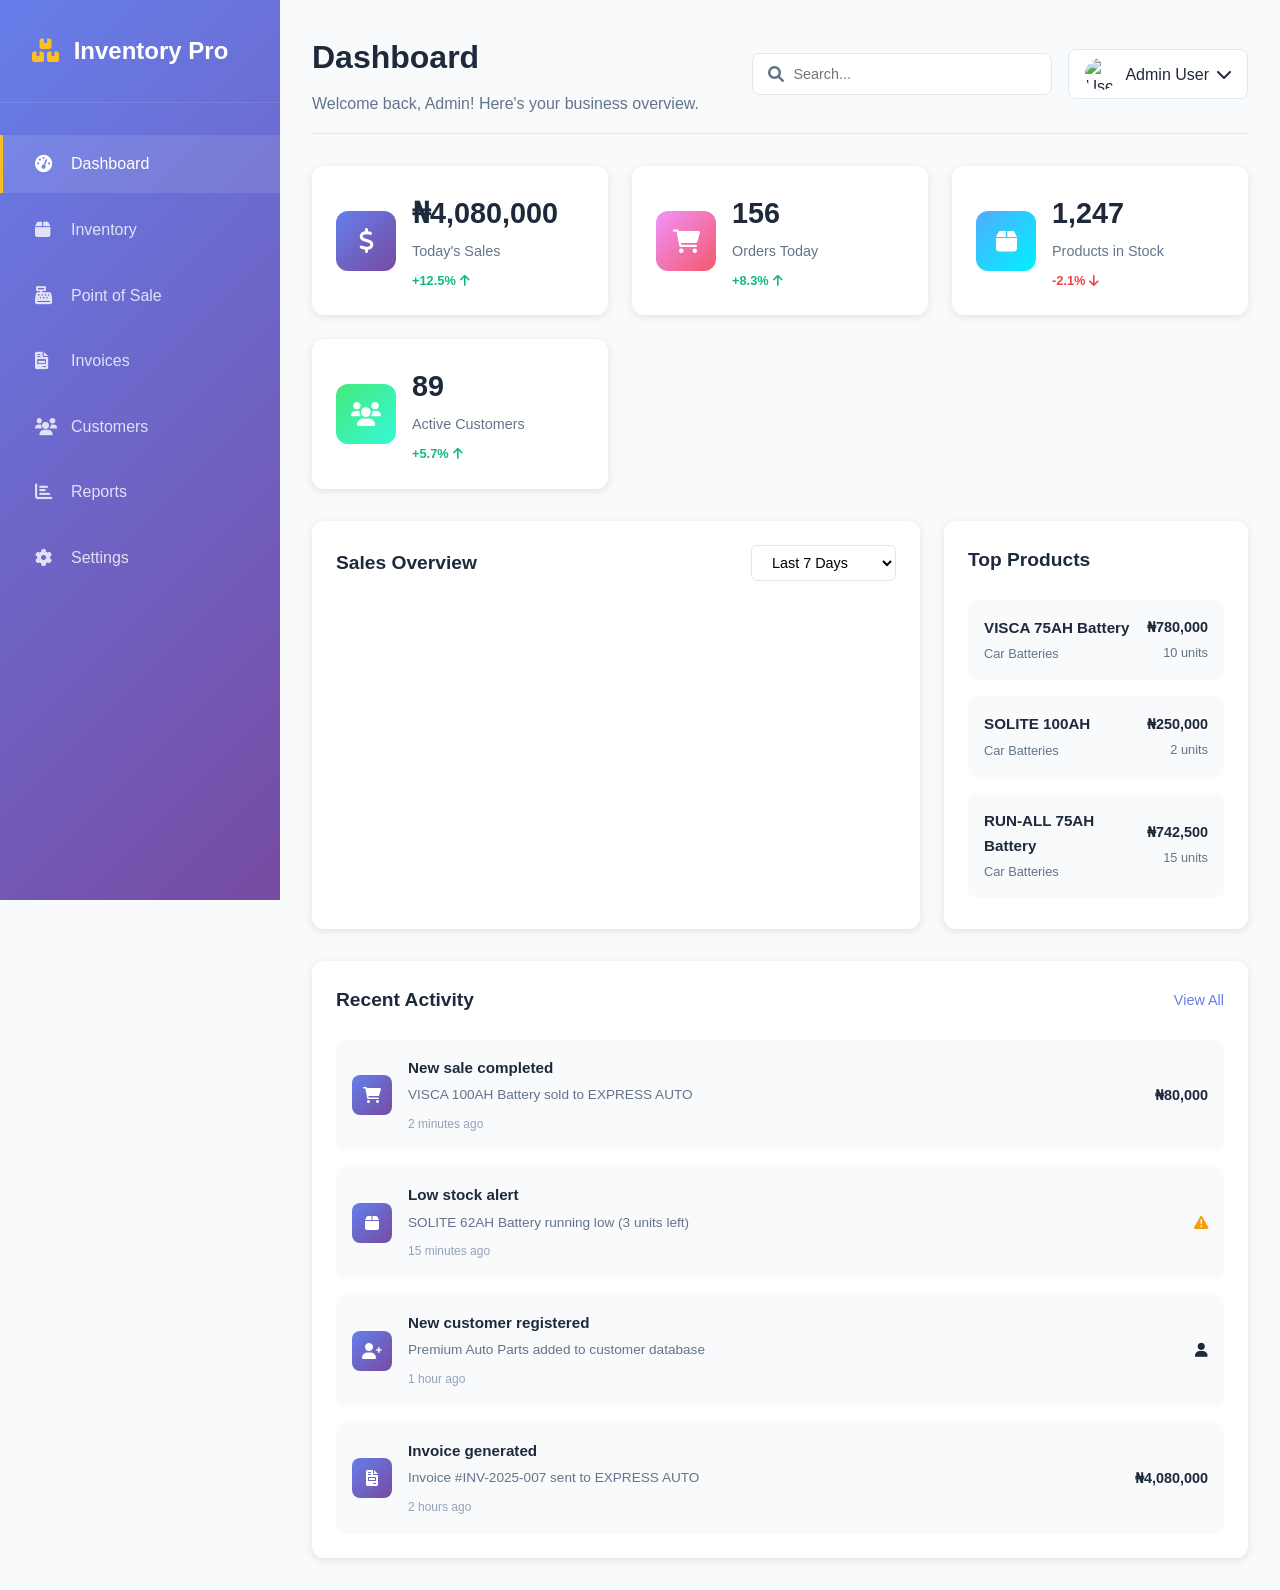
==== index.html @ dca31f03 "Initial Inventory Pro commit" ====
<!DOCTYPE html>
<html lang="en">
<head>
    <meta charset="UTF-8">
    <meta name="viewport" content="width=device-width, initial-scale=1.0">
    <title>Inventory Management System - Dashboard</title>
    <link rel="stylesheet" href="styles.css">
    <link href="https://cdnjs.cloudflare.com/ajax/libs/font-awesome/6.0.0/css/all.min.css" rel="stylesheet">
</head>
<body>
    <div class="container">
        <!-- Sidebar -->
        <nav class="sidebar">
            <div class="sidebar-header">
                <h2><i class="fas fa-boxes"></i> Inventory Pro</h2>
            </div>
            <ul class="nav-menu">
                <li class="nav-item active">
                    <a href="index.html" class="nav-link">
                        <i class="fas fa-tachometer-alt"></i>
                        <span>Dashboard</span>
                    </a>
                </li>
                <li class="nav-item">
                    <a href="inventory.html" class="nav-link">
                        <i class="fas fa-box"></i>
                        <span>Inventory</span>
                    </a>
                </li>
                <li class="nav-item">
                    <a href="pos.html" class="nav-link">
                        <i class="fas fa-cash-register"></i>
                        <span>Point of Sale</span>
                    </a>
                </li>
                <li class="nav-item">
                    <a href="invoices.html" class="nav-link">
                        <i class="fas fa-file-invoice"></i>
                        <span>Invoices</span>
                    </a>
                </li>
                <li class="nav-item">
                    <a href="customers.html" class="nav-link">
                        <i class="fas fa-users"></i>
                        <span>Customers</span>
                    </a>
                </li>
                <li class="nav-item">
                    <a href="reports.html" class="nav-link">
                        <i class="fas fa-chart-bar"></i>
                        <span>Reports</span>
                    </a>
                </li>
                <li class="nav-item">
                    <a href="settings.html" class="nav-link">
                        <i class="fas fa-cog"></i>
                        <span>Settings</span>
                    </a>
                </li>
            </ul>
        </nav>

        <!-- Main Content -->
        <main class="main-content">
            <!-- Header -->
            <header class="header">
                <div class="header-left">
                    <h1>Dashboard</h1>
                    <p>Welcome back, Admin! Here's your business overview.</p>
                </div>
                <div class="header-right">
                    <div class="search-bar">
                        <i class="fas fa-search"></i>
                        <input type="text" placeholder="Search...">
                    </div>
                    <div class="user-menu">
                        <img src="https://via.placeholder.com/40" alt="User" class="user-avatar">
                        <span>Admin User</span>
                        <i class="fas fa-chevron-down"></i>
                    </div>
                </div>
            </header>

            <!-- Stats Cards -->
            <div class="stats-grid">
                <div class="stat-card">
                    <div class="stat-icon" style="background: linear-gradient(135deg, #667eea 0%, #764ba2 100%);">
                        <i class="fas fa-dollar-sign"></i>
                    </div>
                    <div class="stat-content">
                        <h3>₦4,080,000</h3>
                        <p>Today's Sales</p>
                        <span class="stat-change positive">+12.5% <i class="fas fa-arrow-up"></i></span>
                    </div>
                </div>

                <div class="stat-card">
                    <div class="stat-icon" style="background: linear-gradient(135deg, #f093fb 0%, #f5576c 100%);">
                        <i class="fas fa-shopping-cart"></i>
                    </div>
                    <div class="stat-content">
                        <h3>156</h3>
                        <p>Orders Today</p>
                        <span class="stat-change positive">+8.3% <i class="fas fa-arrow-up"></i></span>
                    </div>
                </div>

                <div class="stat-card">
                    <div class="stat-icon" style="background: linear-gradient(135deg, #4facfe 0%, #00f2fe 100%);">
                        <i class="fas fa-box"></i>
                    </div>
                    <div class="stat-content">
                        <h3>1,247</h3>
                        <p>Products in Stock</p>
                        <span class="stat-change negative">-2.1% <i class="fas fa-arrow-down"></i></span>
                    </div>
                </div>

                <div class="stat-card">
                    <div class="stat-icon" style="background: linear-gradient(135deg, #43e97b 0%, #38f9d7 100%);">
                        <i class="fas fa-users"></i>
                    </div>
                    <div class="stat-content">
                        <h3>89</h3>
                        <p>Active Customers</p>
                        <span class="stat-change positive">+5.7% <i class="fas fa-arrow-up"></i></span>
                    </div>
                </div>
            </div>

            <!-- Charts Section -->
            <div class="charts-section">
                <div class="chart-card">
                    <div class="chart-header">
                        <h3>Sales Overview</h3>
                        <div class="chart-actions">
                            <select class="chart-period">
                                <option>Last 7 Days</option>
                                <option>Last 30 Days</option>
                                <option>Last 3 Months</option>
                            </select>
                        </div>
                    </div>
                    <div class="chart-container">
                        <canvas id="salesChart" width="400" height="200"></canvas>
                    </div>
                </div>

                <div class="chart-card">
                    <div class="chart-header">
                        <h3>Top Products</h3>
                    </div>
                    <div class="top-products">
                        <div class="product-item">
                            <div class="product-info">
                                <h4>VISCA 75AH Battery</h4>
                                <p>Car Batteries</p>
                            </div>
                            <div class="product-stats">
                                <span class="product-sales">₦780,000</span>
                                <span class="product-units">10 units</span>
                            </div>
                        </div>
                        <div class="product-item">
                            <div class="product-info">
                                <h4>SOLITE 100AH</h4>
                                <p>Car Batteries</p>
                            </div>
                            <div class="product-stats">
                                <span class="product-sales">₦250,000</span>
                                <span class="product-units">2 units</span>
                            </div>
                        </div>
                        <div class="product-item">
                            <div class="product-info">
                                <h4>RUN-ALL 75AH Battery</h4>
                                <p>Car Batteries</p>
                            </div>
                            <div class="product-stats">
                                <span class="product-sales">₦742,500</span>
                                <span class="product-units">15 units</span>
                            </div>
                        </div>
                    </div>
                </div>
            </div>

            <!-- Recent Activity -->
            <div class="recent-activity">
                <div class="activity-header">
                    <h3>Recent Activity</h3>
                    <a href="#" class="view-all">View All</a>
                </div>
                <div class="activity-list">
                    <div class="activity-item">
                        <div class="activity-icon">
                            <i class="fas fa-shopping-cart"></i>
                        </div>
                        <div class="activity-content">
                            <h4>New sale completed</h4>
                            <p>VISCA 100AH Battery sold to EXPRESS AUTO</p>
                            <span class="activity-time">2 minutes ago</span>
                        </div>
                        <div class="activity-amount">
                            ₦80,000
                        </div>
                    </div>

                    <div class="activity-item">
                        <div class="activity-icon">
                            <i class="fas fa-box"></i>
                        </div>
                        <div class="activity-content">
                            <h4>Low stock alert</h4>
                            <p>SOLITE 62AH Battery running low (3 units left)</p>
                            <span class="activity-time">15 minutes ago</span>
                        </div>
                        <div class="activity-amount warning">
                            <i class="fas fa-exclamation-triangle"></i>
                        </div>
                    </div>

                    <div class="activity-item">
                        <div class="activity-icon">
                            <i class="fas fa-user-plus"></i>
                        </div>
                        <div class="activity-content">
                            <h4>New customer registered</h4>
                            <p>Premium Auto Parts added to customer database</p>
                            <span class="activity-time">1 hour ago</span>
                        </div>
                        <div class="activity-amount">
                            <i class="fas fa-user"></i>
                        </div>
                    </div>

                    <div class="activity-item">
                        <div class="activity-icon">
                            <i class="fas fa-file-invoice"></i>
                        </div>
                        <div class="activity-content">
                            <h4>Invoice generated</h4>
                            <p>Invoice #INV-2025-007 sent to EXPRESS AUTO</p>
                            <span class="activity-time">2 hours ago</span>
                        </div>
                        <div class="activity-amount">
                            ₦4,080,000
                        </div>
                    </div>
                </div>
            </div>
        </main>
    </div>

    <script src="https://cdn.jsdelivr.net/npm/chart.js"></script>
    <script src="script.js"></script>
</body>
</html>
---- styles.css ----
/* Reset and Base Styles */
* {
    margin: 0;
    padding: 0;
    box-sizing: border-box;
}

body {
    font-family: 'Segoe UI', Tahoma, Geneva, Verdana, sans-serif;
    background: #f8fafc;
    color: #1e293b;
    line-height: 1.6;
}

.container {
    display: flex;
    min-height: 100vh;
}

/* Sidebar Styles */
.sidebar {
    width: 280px;
    background: linear-gradient(135deg, #667eea 0%, #764ba2 100%);
    color: white;
    padding: 2rem 0;
    position: fixed;
    height: 100vh;
    overflow-y: auto;
}

.sidebar-header {
    padding: 0 2rem 2rem;
    border-bottom: 1px solid rgba(255, 255, 255, 0.1);
}

.sidebar-header h2 {
    font-size: 1.5rem;
    font-weight: 600;
}

.sidebar-header i {
    margin-right: 0.5rem;
    color: #fbbf24;
}

.nav-menu {
    list-style: none;
    padding: 2rem 0;
}

.nav-item {
    margin-bottom: 0.5rem;
}

.nav-link {
    display: flex;
    align-items: center;
    padding: 1rem 2rem;
    color: rgba(255, 255, 255, 0.8);
    text-decoration: none;
    transition: all 0.3s ease;
    border-left: 3px solid transparent;
}

.nav-link:hover,
.nav-item.active .nav-link {
    background: rgba(255, 255, 255, 0.1);
    color: white;
    border-left-color: #fbbf24;
}

.nav-link i {
    width: 20px;
    margin-right: 1rem;
    font-size: 1.1rem;
}

/* Main Content */
.main-content {
    flex: 1;
    margin-left: 280px;
    padding: 2rem;
}

/* Header */
.header {
    display: flex;
    justify-content: space-between;
    align-items: center;
    margin-bottom: 2rem;
    padding-bottom: 1rem;
    border-bottom: 1px solid #e2e8f0;
}

.header-left h1 {
    font-size: 2rem;
    font-weight: 700;
    color: #1e293b;
    margin-bottom: 0.5rem;
}

.header-left p {
    color: #64748b;
    font-size: 1rem;
}

.header-right {
    display: flex;
    align-items: center;
    gap: 1rem;
}

.search-bar {
    position: relative;
    display: flex;
    align-items: center;
}

.search-bar input {
    padding: 0.75rem 1rem 0.75rem 2.5rem;
    border: 1px solid #e2e8f0;
    border-radius: 8px;
    background: white;
    width: 300px;
    font-size: 0.9rem;
}

.search-bar i {
    position: absolute;
    left: 1rem;
    color: #64748b;
}

.user-menu {
    display: flex;
    align-items: center;
    gap: 0.5rem;
    padding: 0.5rem 1rem;
    background: white;
    border: 1px solid #e2e8f0;
    border-radius: 8px;
    cursor: pointer;
    transition: all 0.3s ease;
}

.user-menu:hover {
    box-shadow: 0 4px 12px rgba(0, 0, 0, 0.1);
}

.user-avatar {
    width: 32px;
    height: 32px;
    border-radius: 50%;
}

/* Stats Grid */
.stats-grid {
    display: grid;
    grid-template-columns: repeat(auto-fit, minmax(280px, 1fr));
    gap: 1.5rem;
    margin-bottom: 2rem;
}

.stat-card {
    background: white;
    border-radius: 12px;
    padding: 1.5rem;
    box-shadow: 0 2px 8px rgba(0, 0, 0, 0.1);
    display: flex;
    align-items: center;
    gap: 1rem;
    transition: transform 0.3s ease, box-shadow 0.3s ease;
}

.stat-card:hover {
    transform: translateY(-2px);
    box-shadow: 0 8px 25px rgba(0, 0, 0, 0.15);
}

.stat-icon {
    width: 60px;
    height: 60px;
    border-radius: 12px;
    display: flex;
    align-items: center;
    justify-content: center;
    color: white;
    font-size: 1.5rem;
}

.stat-content h3 {
    font-size: 1.8rem;
    font-weight: 700;
    color: #1e293b;
    margin-bottom: 0.25rem;
}

.stat-content p {
    color: #64748b;
    font-size: 0.9rem;
    margin-bottom: 0.5rem;
}

.stat-change {
    font-size: 0.8rem;
    font-weight: 600;
    display: flex;
    align-items: center;
    gap: 0.25rem;
}

.stat-change.positive {
    color: #10b981;
}

.stat-change.negative {
    color: #ef4444;
}

/* Charts Section */
.charts-section {
    display: grid;
    grid-template-columns: 2fr 1fr;
    gap: 1.5rem;
    margin-bottom: 2rem;
}

.chart-card {
    background: white;
    border-radius: 12px;
    padding: 1.5rem;
    box-shadow: 0 2px 8px rgba(0, 0, 0, 0.1);
}

.chart-header {
    display: flex;
    justify-content: space-between;
    align-items: center;
    margin-bottom: 1.5rem;
}

.chart-header h3 {
    font-size: 1.2rem;
    font-weight: 600;
    color: #1e293b;
}

.chart-period {
    padding: 0.5rem 1rem;
    border: 1px solid #e2e8f0;
    border-radius: 6px;
    background: white;
    font-size: 0.9rem;
}

.chart-container {
    height: 300px;
    display: flex;
    align-items: center;
    justify-content: center;
}

/* Top Products */
.top-products {
    display: flex;
    flex-direction: column;
    gap: 1rem;
}

.product-item {
    display: flex;
    justify-content: space-between;
    align-items: center;
    padding: 1rem;
    background: #f8fafc;
    border-radius: 8px;
    transition: background 0.3s ease;
}

.product-item:hover {
    background: #f1f5f9;
}

.product-info h4 {
    font-size: 0.95rem;
    font-weight: 600;
    color: #1e293b;
    margin-bottom: 0.25rem;
}

.product-info p {
    font-size: 0.8rem;
    color: #64748b;
}

.product-stats {
    text-align: right;
}

.product-sales {
    display: block;
    font-weight: 600;
    color: #1e293b;
    font-size: 0.9rem;
}

.product-units {
    font-size: 0.8rem;
    color: #64748b;
}

/* Recent Activity */
.recent-activity {
    background: white;
    border-radius: 12px;
    padding: 1.5rem;
    box-shadow: 0 2px 8px rgba(0, 0, 0, 0.1);
}

.activity-header {
    display: flex;
    justify-content: space-between;
    align-items: center;
    margin-bottom: 1.5rem;
}

.activity-header h3 {
    font-size: 1.2rem;
    font-weight: 600;
    color: #1e293b;
}

.view-all {
    color: #667eea;
    text-decoration: none;
    font-size: 0.9rem;
    font-weight: 500;
}

.activity-list {
    display: flex;
    flex-direction: column;
    gap: 1rem;
}

.activity-item {
    display: flex;
    align-items: center;
    gap: 1rem;
    padding: 1rem;
    background: #f8fafc;
    border-radius: 8px;
    transition: background 0.3s ease;
}

.activity-item:hover {
    background: #f1f5f9;
}

.activity-icon {
    width: 40px;
    height: 40px;
    border-radius: 8px;
    background: linear-gradient(135deg, #667eea 0%, #764ba2 100%);
    display: flex;
    align-items: center;
    justify-content: center;
    color: white;
    font-size: 1rem;
}

.activity-content {
    flex: 1;
}

.activity-content h4 {
    font-size: 0.95rem;
    font-weight: 600;
    color: #1e293b;
    margin-bottom: 0.25rem;
}

.activity-content p {
    font-size: 0.85rem;
    color: #64748b;
    margin-bottom: 0.25rem;
}

.activity-time {
    font-size: 0.75rem;
    color: #94a3b8;
}

.activity-amount {
    font-weight: 600;
    color: #1e293b;
    font-size: 0.9rem;
}

.activity-amount.warning {
    color: #f59e0b;
}

/* Responsive Design */
@media (max-width: 1024px) {
    .sidebar {
        width: 80px;
    }
    
    .sidebar-header h2,
    .nav-link span {
        display: none;
    }
    
    .main-content {
        margin-left: 80px;
    }
    
    .charts-section {
        grid-template-columns: 1fr;
    }
}

@media (max-width: 768px) {
    .container {
        flex-direction: column;
    }
    
    .sidebar {
        position: relative;
        width: 100%;
        height: auto;
    }
    
    .main-content {
        margin-left: 0;
        padding: 1rem;
    }
    
    .header {
        flex-direction: column;
        align-items: flex-start;
        gap: 1rem;
    }
    
    .header-right {
        width: 100%;
        justify-content: space-between;
    }
    
    .search-bar input {
        width: 200px;
    }
    
    .stats-grid {
        grid-template-columns: 1fr;
    }
    
    .nav-menu {
        display: flex;
        overflow-x: auto;
        padding: 1rem;
    }
    
    .nav-item {
        margin-bottom: 0;
        margin-right: 1rem;
    }
    
    .nav-link {
        flex-direction: column;
        padding: 0.5rem;
        text-align: center;
        min-width: 60px;
    }
    
    .nav-link i {
        margin-right: 0;
        margin-bottom: 0.25rem;
    }
}

/* Animations */
@keyframes fadeIn {
    from {
        opacity: 0;
        transform: translateY(20px);
    }
    to {
        opacity: 1;
        transform: translateY(0);
    }
}

.stat-card,
.chart-card,
.recent-activity {
    animation: fadeIn 0.6s ease-out;
}

/* Custom Scrollbar */
::-webkit-scrollbar {
    width: 6px;
}

::-webkit-scrollbar-track {
    background: #f1f5f9;
}

::-webkit-scrollbar-thumb {
    background: #cbd5e1;
    border-radius: 3px;
}

::-webkit-scrollbar-thumb:hover {
    background: #94a3b8;
}
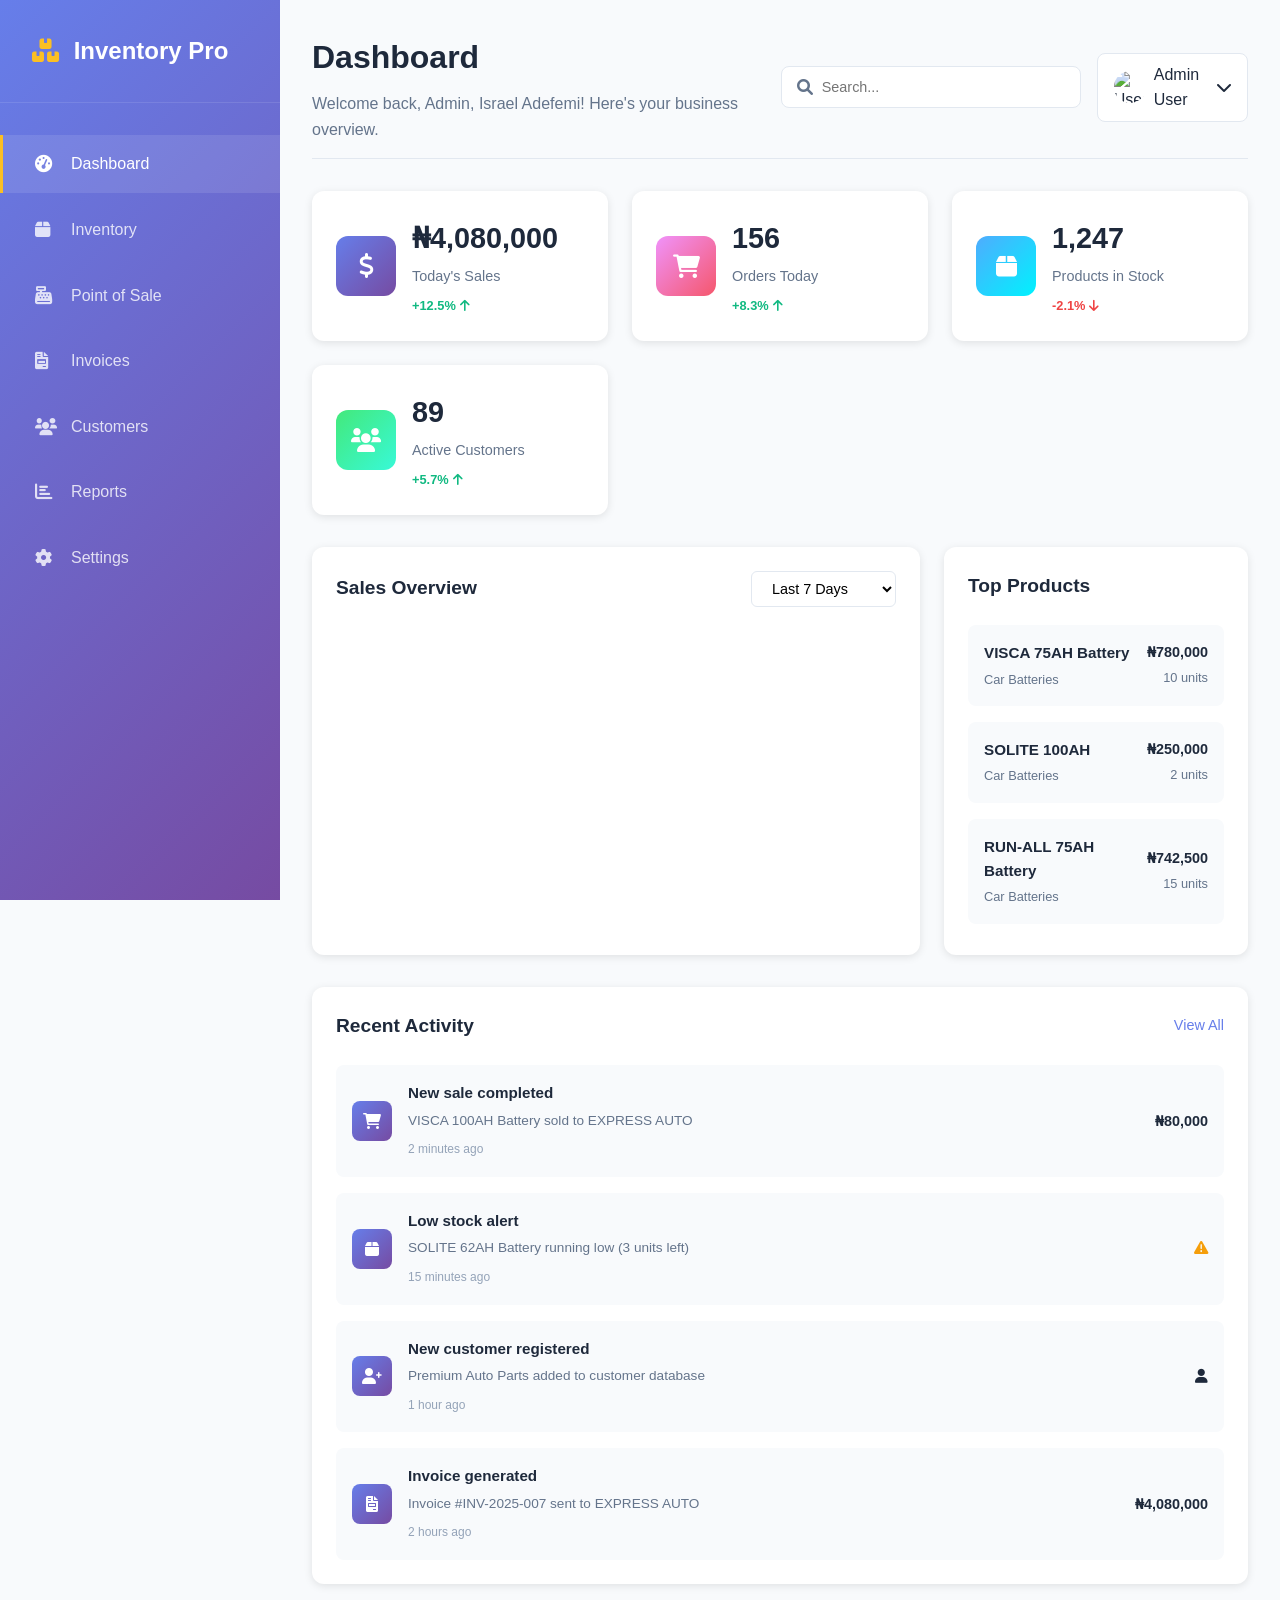
==== commit e75dabe3: "chore: updating the index.html" ====
--- a/index.html
+++ b/index.html
@@ -66,7 +66,7 @@
             <header class="header">
                 <div class="header-left">
                     <h1>Dashboard</h1>
-                    <p>Welcome back, Admin! Here's your business overview.</p>
+                    <p>Welcome back, Admin, Israel Adefemi! Here's your business overview.</p>
                 </div>
                 <div class="header-right">
                     <div class="search-bar">
@@ -255,4 +255,4 @@
     <script src="https://cdn.jsdelivr.net/npm/chart.js"></script>
     <script src="script.js"></script>
 </body>
-</html> +</html> 
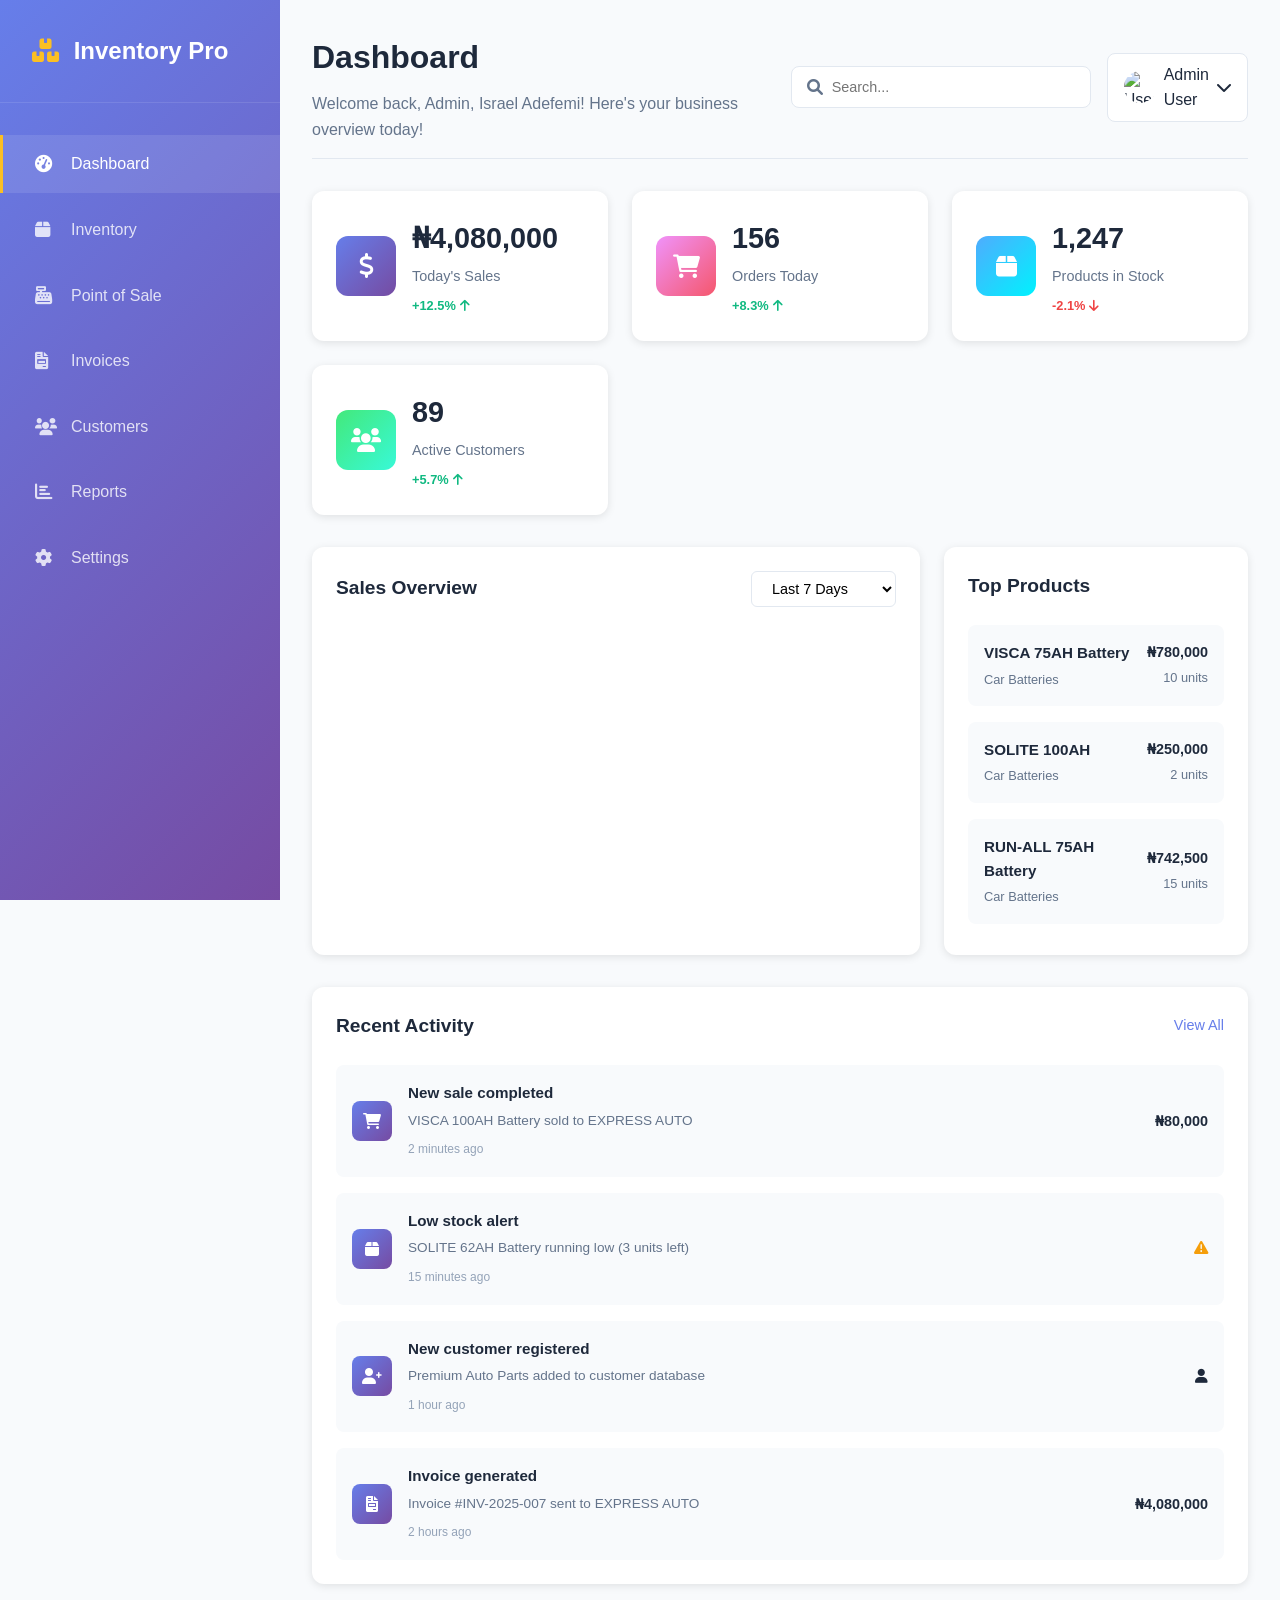
==== commit 3bf76fdd: "chore: updating the landing page" ====
--- a/index.html
+++ b/index.html
@@ -66,7 +66,7 @@
             <header class="header">
                 <div class="header-left">
                     <h1>Dashboard</h1>
-                    <p>Welcome back, Admin, Israel Adefemi! Here's your business overview.</p>
+                    <p>Welcome back, Admin, Israel Adefemi! Here's your business overview today!</p>
                 </div>
                 <div class="header-right">
                     <div class="search-bar">
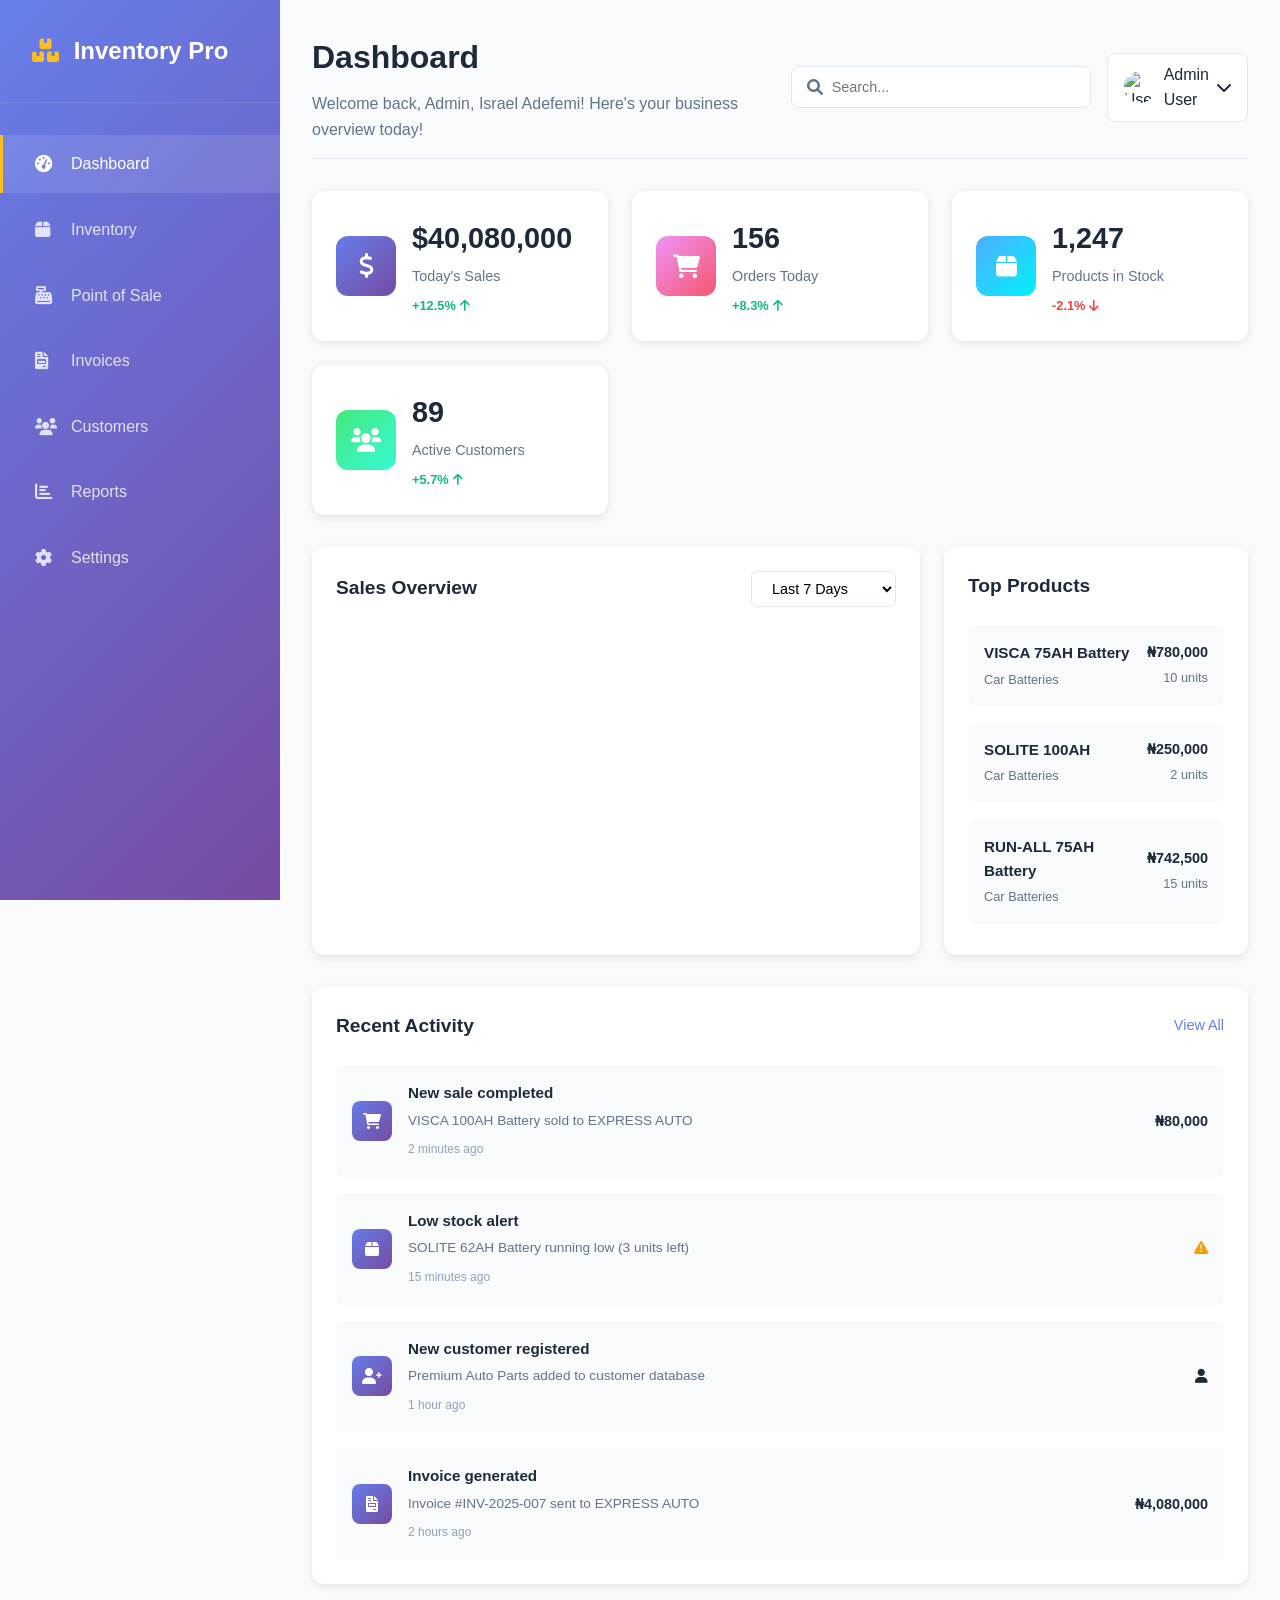
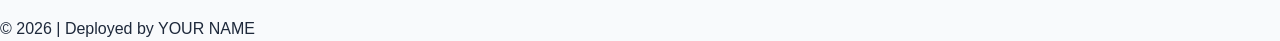
==== commit 93bb7554: "chore: updated the landing page" ====
--- a/index.html
+++ b/index.html
@@ -88,7 +88,7 @@
                         <i class="fas fa-dollar-sign"></i>
                     </div>
                     <div class="stat-content">
-                        <h3>₦4,080,000</h3>
+                        <h3>$40,080,000</h3>
                         <p>Today's Sales</p>
                         <span class="stat-change positive">+12.5% <i class="fas fa-arrow-up"></i></span>
                     </div>
@@ -251,6 +251,14 @@
             </div>
         </main>
     </div>
+		<footer>
+    <p>&copy; <span id="year"></span> | Deployed by YOUR NAME</p>
+</footer>
+
+<script>
+    document.getElementById("year").textContent = new Date().getFullYear();
+</script>
+
 
     <script src="https://cdn.jsdelivr.net/npm/chart.js"></script>
     <script src="script.js"></script>
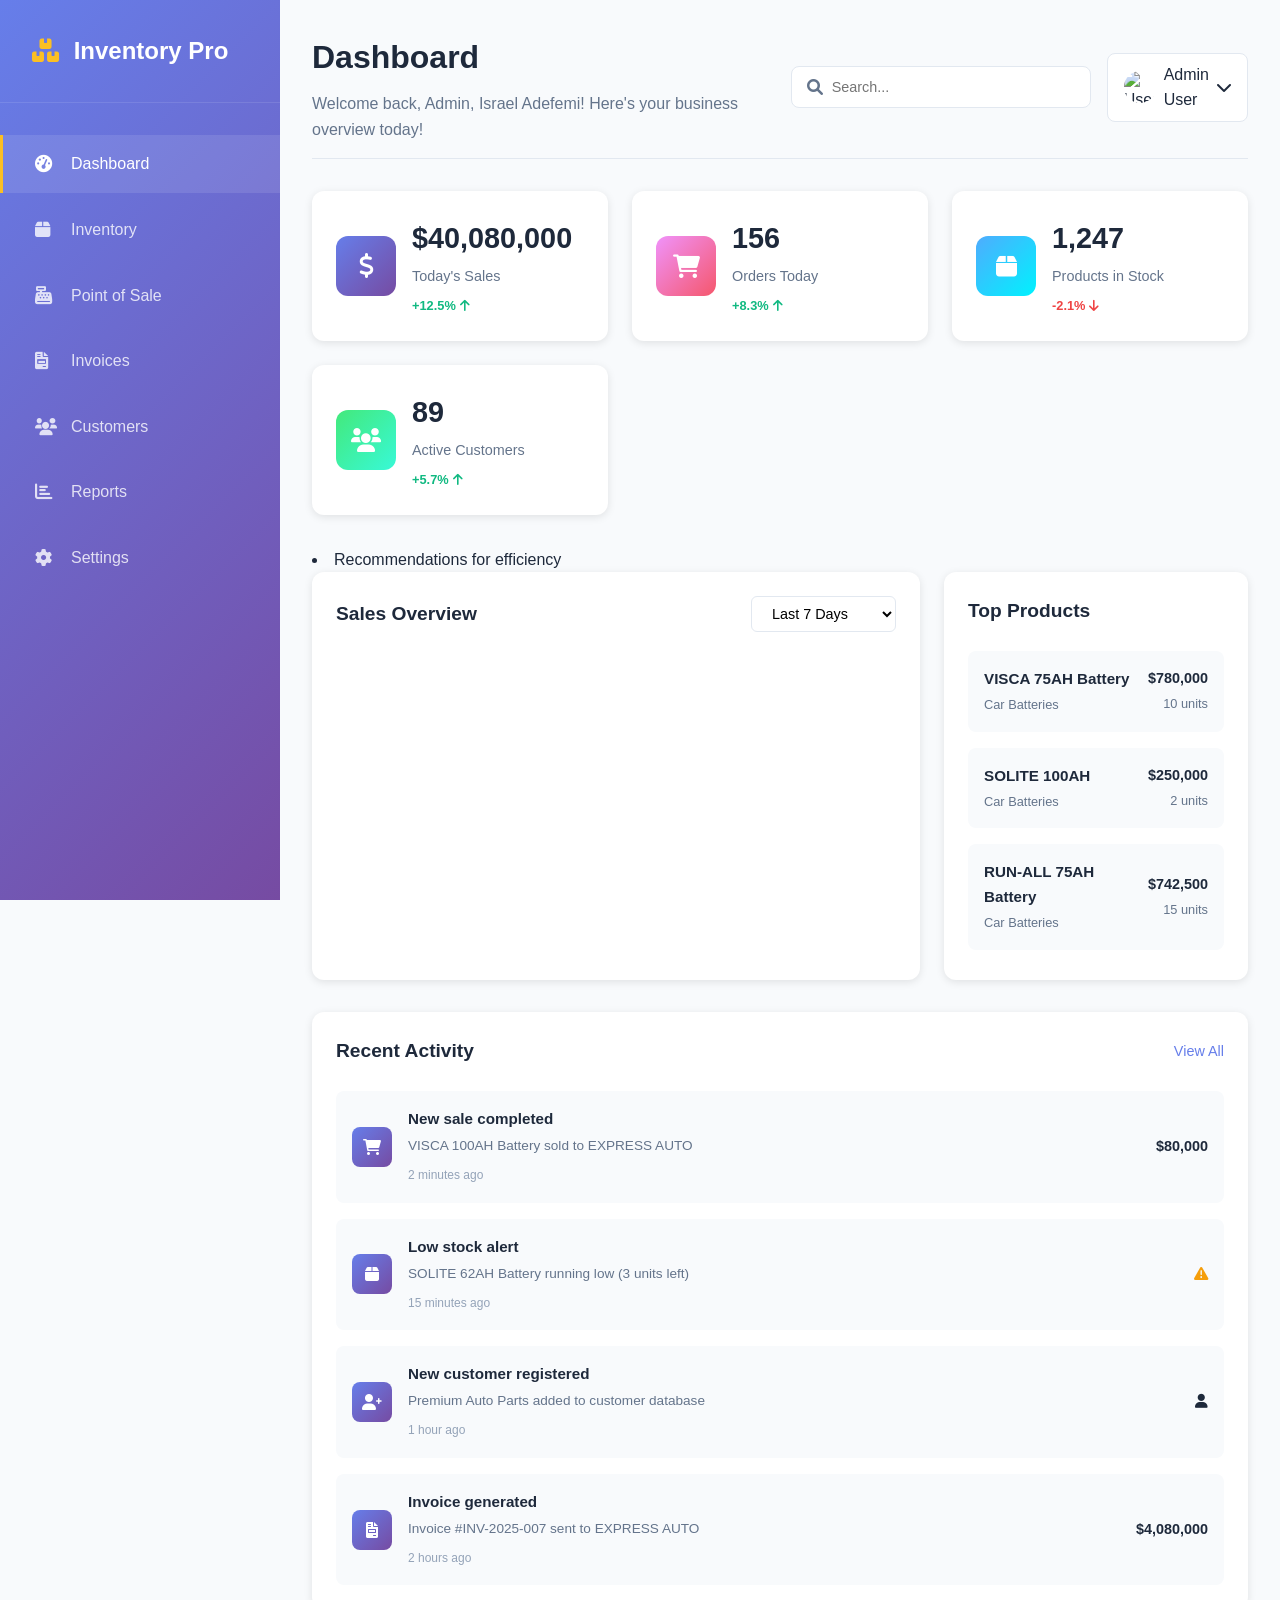
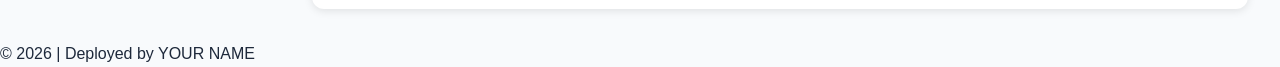
==== commit 8b0d3256: "Customized Inventory Pro dashboard" ====
--- a/index.html
+++ b/index.html
@@ -129,6 +129,7 @@
             </div>
 
             <!-- Charts Section -->
+<li>Recommendations for efficiency</li>
             <div class="charts-section">
                 <div class="chart-card">
                     <div class="chart-header">
@@ -157,7 +158,7 @@
                                 <p>Car Batteries</p>
                             </div>
                             <div class="product-stats">
-                                <span class="product-sales">₦780,000</span>
+                                <span class="product-sales">$780,000</span>
                                 <span class="product-units">10 units</span>
                             </div>
                         </div>
@@ -167,7 +168,7 @@
                                 <p>Car Batteries</p>
                             </div>
                             <div class="product-stats">
-                                <span class="product-sales">₦250,000</span>
+                                <span class="product-sales">$250,000</span>
                                 <span class="product-units">2 units</span>
                             </div>
                         </div>
@@ -177,7 +178,7 @@
                                 <p>Car Batteries</p>
                             </div>
                             <div class="product-stats">
-                                <span class="product-sales">₦742,500</span>
+                                <span class="product-sales">$742,500</span>
                                 <span class="product-units">15 units</span>
                             </div>
                         </div>
@@ -202,7 +203,7 @@
                             <span class="activity-time">2 minutes ago</span>
                         </div>
                         <div class="activity-amount">
-                            ₦80,000
+                            $80,000
                         </div>
                     </div>
 
@@ -244,7 +245,7 @@
                             <span class="activity-time">2 hours ago</span>
                         </div>
                         <div class="activity-amount">
-                            ₦4,080,000
+                            $4,080,000
                         </div>
                     </div>
                 </div>
